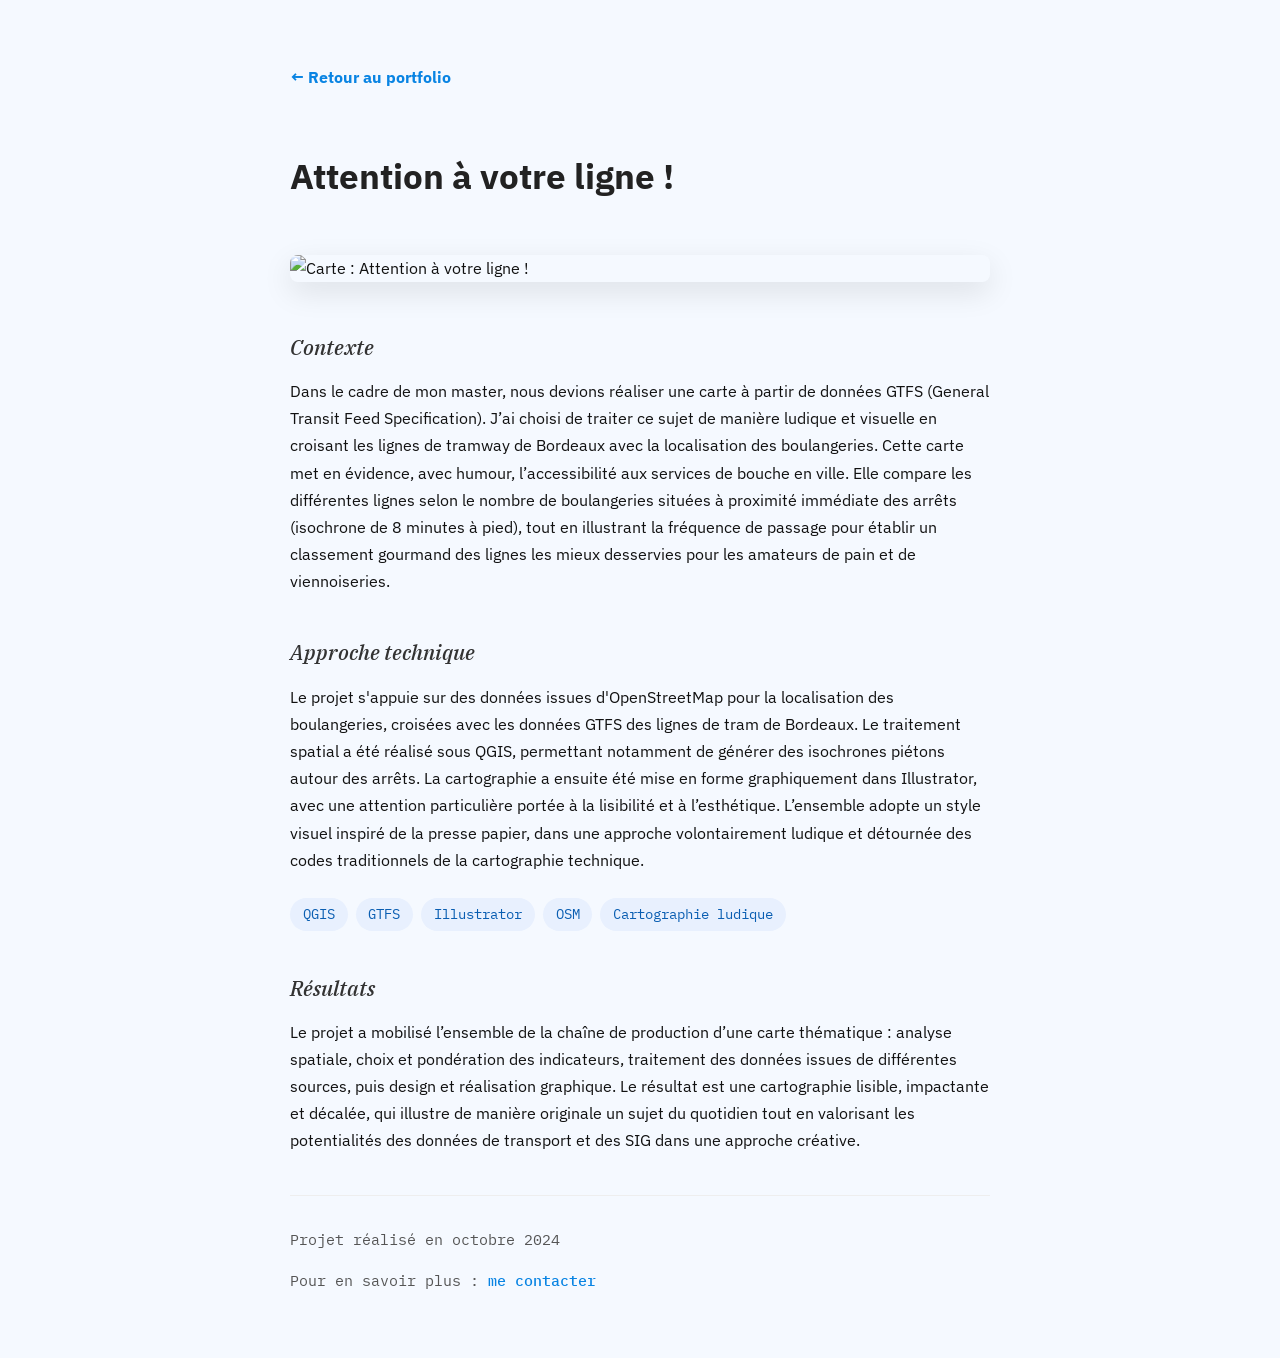
==== carte1.html @ d6e2141b "Create carte1.html" ====
<!DOCTYPE html>
<html lang="fr">
<head>
  <meta charset="UTF-8">
  <meta name="viewport" content="width=device-width, initial-scale=1.0">
  <title>Attention à votre ligne !</title>
  <link href="https://fonts.googleapis.com/css2?family=IBM+Plex+Sans:wght@400;700&family=IBM+Plex+Serif:ital,wght@1,500&family=IBM+Plex+Mono&display=swap" rel="stylesheet">
  <style>
    body {
      margin: 0;
      font-family: 'IBM Plex Sans', sans-serif;
      background: #f5f9ff;
      color: #111;
      line-height: 1.7;
      font-size: 1rem;
    }

    .container {
      max-width: 700px;
      margin: 4rem auto;
      padding: 0 1rem;
    }

    .back {
      display: inline-block;
      margin-bottom: 2rem;
      text-decoration: none;
      color: #0984e3;
      font-weight: bold;
      transition: color 0.3s ease;
    }

    .back:hover {
      color: #0768b2;
    }

    h1 {
      font-size: 2.2rem;
      font-weight: 700;
      margin-bottom: 1.5rem;
      color: #222;
    }

    .image-container {
      margin: 3rem 0;
      border-radius: 8px;
      overflow: hidden;
      box-shadow: 0 10px 30px rgba(0,0,0,0.1);
    }

    .image-container img {
      width: 100%;
      display: block;
    }

    .section {
      margin-bottom: 2.5rem;
    }

    .section h2 {
      font-family: 'IBM Plex Serif', serif;
      font-size: 1.3rem;
      margin-bottom: 0.8rem;
      color: #333;
      font-weight: 500;
      font-style: italic;
    }

    .section p {
      margin: 0 0 1.5rem;
    }

    .meta {
      font-family: 'IBM Plex Mono', monospace;
      color: #555;
      font-size: 0.95rem;
      margin-top: 2rem;
      padding-top: 1rem;
      border-top: 1px solid #eee;
    }

    a {
      color: #0984e3;
      text-decoration: none;
      font-weight: 500;
      transition: color 0.3s ease;
    }

    a:hover {
      color: #0768b2;
      text-decoration: underline;
    }

    .techno-list {
      display: flex;
      flex-wrap: wrap;
      gap: 0.5rem;
      margin: 1rem 0;
    }

    .techno-item {
      background: #e8f0fe;
      color: #0a5eb2;
      padding: 0.3rem 0.8rem;
      border-radius: 20px;
      font-size: 0.85rem;
      font-family: 'IBM Plex Mono', monospace;
    }

    @media (max-width: 600px) {
      .container {
        margin: 2rem auto;
      }
      
      h1 {
        font-size: 1.8rem;
      }
    }
  </style>
</head>
<body>
  <div class="container">
    <a href="index.html" class="back">← Retour au portfolio</a>

    <h1>Attention à votre ligne !</h1>

    <div class="image-container">
      <img src="./assets/BX.webp" alt="Carte : Attention à votre ligne !">
    </div>

    <div class="section">
      <h2>Contexte</h2>
      <p>Dans le cadre de mon master, nous devions réaliser une carte à partir de données GTFS (General Transit Feed Specification). J’ai choisi de traiter ce sujet de manière ludique et visuelle en croisant les lignes de tramway de Bordeaux avec la localisation des boulangeries.

        Cette carte met en évidence, avec humour, l’accessibilité aux services de bouche en ville. Elle compare les différentes lignes selon le nombre de boulangeries situées à proximité immédiate des arrêts (isochrone de 8 minutes à pied), tout en illustrant la fréquence de passage pour établir un classement gourmand des lignes les mieux desservies pour les amateurs de pain et de viennoiseries.</p>
    </div>

    <div class="section">
      <h2>Approche technique</h2>
      <p>Le projet s'appuie sur des données issues d'OpenStreetMap pour la localisation des boulangeries, croisées avec les données GTFS des lignes de tram de Bordeaux. Le traitement spatial a été réalisé sous QGIS, permettant notamment de générer des isochrones piétons autour des arrêts.
        La cartographie a ensuite été mise en forme graphiquement dans Illustrator, avec une attention particulière portée à la lisibilité et à l’esthétique. L’ensemble adopte un style visuel inspiré de la presse papier, dans une approche volontairement ludique et détournée des codes traditionnels de la cartographie technique.
        
        </p>
      
      <div class="techno-list">
        <span class="techno-item">QGIS</span>
        <span class="techno-item">GTFS</span>
        <span class="techno-item">Illustrator</span>
        <span class="techno-item">OSM</span>
        <span class="techno-item">Cartographie ludique</span>
      </div>
    </div>

    <div class="section">
      <h2>Résultats</h2>
      <p>Le projet a mobilisé l’ensemble de la chaîne de production d’une carte thématique : analyse spatiale, choix et pondération des indicateurs, traitement des données issues de différentes sources, puis design et réalisation graphique.

        Le résultat est une cartographie lisible, impactante et décalée, qui illustre de manière originale un sujet du quotidien tout en valorisant les potentialités des données de transport et des SIG dans une approche créative.</p>
    </div>

    <div class="meta">
      <p>Projet réalisé en octobre 2024</p>
      <p>Pour en savoir plus : <a href="mailto:kevin.lucongsang@gmail.com">me contacter</a></p>
    </div>
  </div>
</body>
</html>
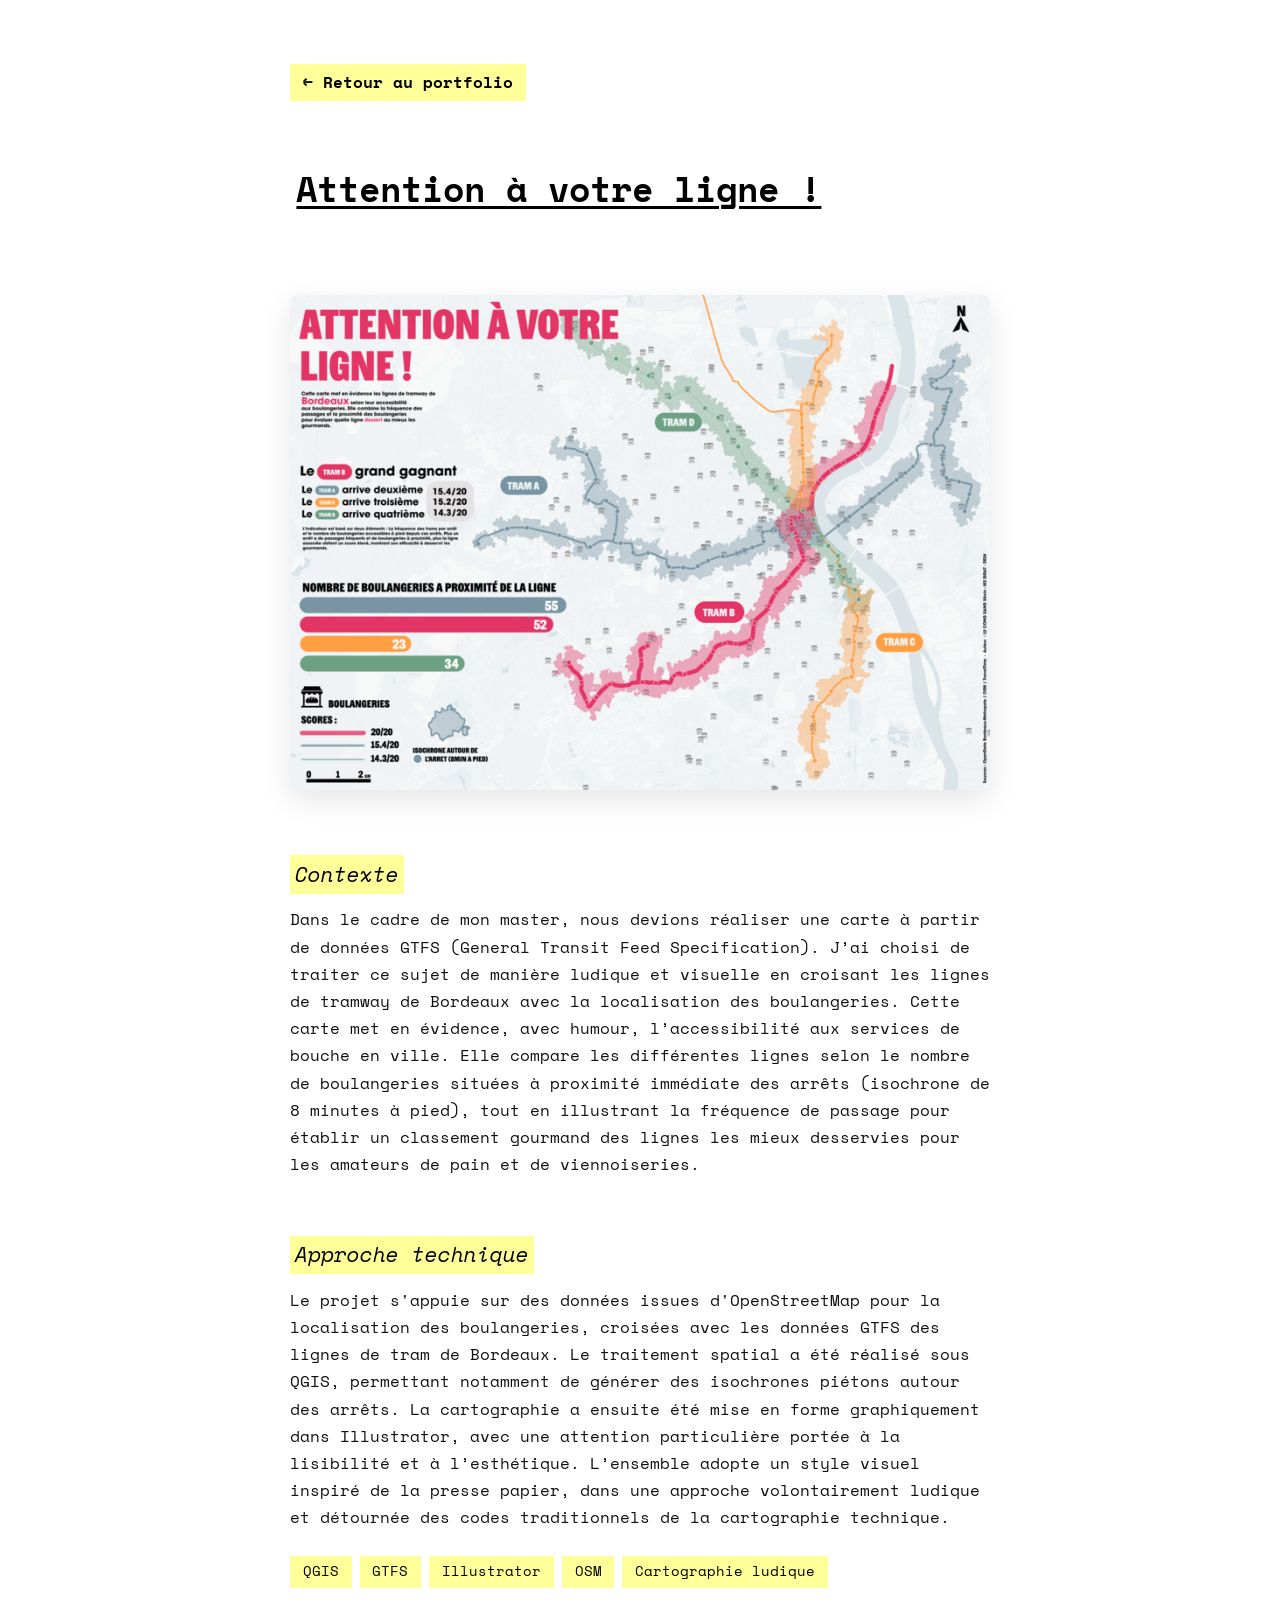
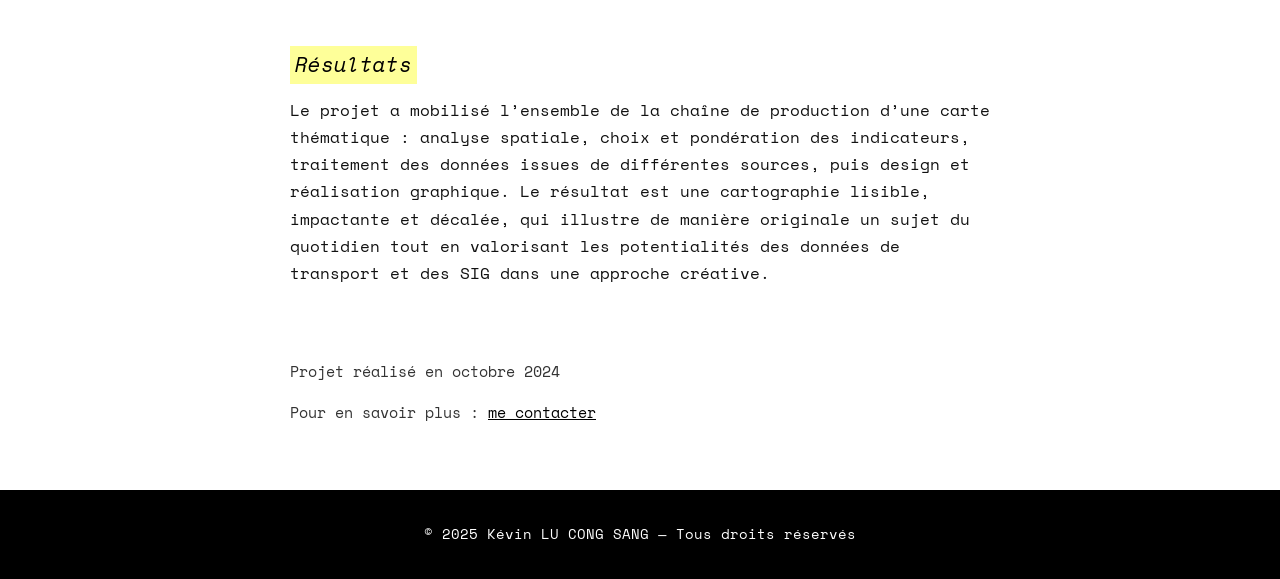
==== commit 0e90e0c9: "Update carte1.html" ====
--- a/carte1.html
+++ b/carte1.html
@@ -4,12 +4,12 @@
   <meta charset="UTF-8">
   <meta name="viewport" content="width=device-width, initial-scale=1.0">
   <title>Attention à votre ligne !</title>
-  <link href="https://fonts.googleapis.com/css2?family=IBM+Plex+Sans:wght@400;700&family=IBM+Plex+Serif:ital,wght@1,500&family=IBM+Plex+Mono&display=swap" rel="stylesheet">
+  <link href="https://fonts.googleapis.com/css2?family=Space+Mono:wght@400;700&display=swap" rel="stylesheet">
   <style>
     body {
       margin: 0;
-      font-family: 'IBM Plex Sans', sans-serif;
-      background: #f5f9ff;
+      font-family: 'Space Mono', monospace;
+      background: white;
       color: #111;
       line-height: 1.7;
       font-size: 1rem;
@@ -25,21 +25,28 @@
       display: inline-block;
       margin-bottom: 2rem;
       text-decoration: none;
-      color: #0984e3;
+      background-color: #FEFF99;
+      color: #000;
       font-weight: bold;
-      transition: color 0.3s ease;
+      padding: 0.3rem 0.8rem;
+      transition: background-color 0.3s ease;
     }
 
     .back:hover {
-      color: #0768b2;
+      background-color: #f0f172;
     }
 
-    h1 {
-      font-size: 2.2rem;
-      font-weight: 700;
-      margin-bottom: 1.5rem;
-      color: #222;
-    }
+h1 {
+  font-size: 2.2rem;
+  font-weight: 700;
+  margin-bottom: 1.5rem;
+  color: #000;
+  display: inline-block;
+  padding: 0.2rem 0.4rem;
+  text-decoration: underline;
+  text-decoration-thickness: 3px; /* épaisseur personnalisée */
+  text-underline-offset: 4px; /* espace entre le texte et le soulignement */
+}
 
     .image-container {
       margin: 3rem 0;
@@ -58,12 +65,14 @@
     }
 
     .section h2 {
-      font-family: 'IBM Plex Serif', serif;
       font-size: 1.3rem;
       margin-bottom: 0.8rem;
-      color: #333;
+      color: #000;
       font-weight: 500;
       font-style: italic;
+      background-color: #FEFF99;
+      display: inline-block;
+      padding: 0.1rem 0.3rem;
     }
 
     .section p {
@@ -71,24 +80,23 @@
     }
 
     .meta {
-      font-family: 'IBM Plex Mono', monospace;
-      color: #555;
+      color: #333;
       font-size: 0.95rem;
       margin-top: 2rem;
       padding-top: 1rem;
-      border-top: 1px solid #eee;
+      border-top: 1px solid white;
     }
 
     a {
-      color: #0984e3;
-      text-decoration: none;
+      color: #000;
+      text-decoration: underline;
       font-weight: 500;
-      transition: color 0.3s ease;
+      transition: background-color 0.3s ease;
     }
 
     a:hover {
-      color: #0768b2;
-      text-decoration: underline;
+      background-color: #FEFF99;
+      text-decoration: none;
     }
 
     .techno-list {
@@ -99,12 +107,20 @@
     }
 
     .techno-item {
-      background: #e8f0fe;
-      color: #0a5eb2;
+      background: #FEFF99;
+      color: #000;
       padding: 0.3rem 0.8rem;
-      border-radius: 20px;
       font-size: 0.85rem;
-      font-family: 'IBM Plex Mono', monospace;
+      border-radius: 0; /* plus arrondi */
+    }
+
+    footer {
+      background: #000000;
+      color: white;
+      text-align: center;
+      padding: 2rem 1rem;
+      font-size: 0.9rem;
+      margin-top: 4rem;
     }
 
     @media (max-width: 600px) {
@@ -163,5 +179,9 @@
       <p>Pour en savoir plus : <a href="mailto:kevin.lucongsang@gmail.com">me contacter</a></p>
     </div>
   </div>
+
+  <footer>
+    © 2025 Kévin LU CONG SANG — Tous droits réservés
+  </footer>
 </body>
 </html>
